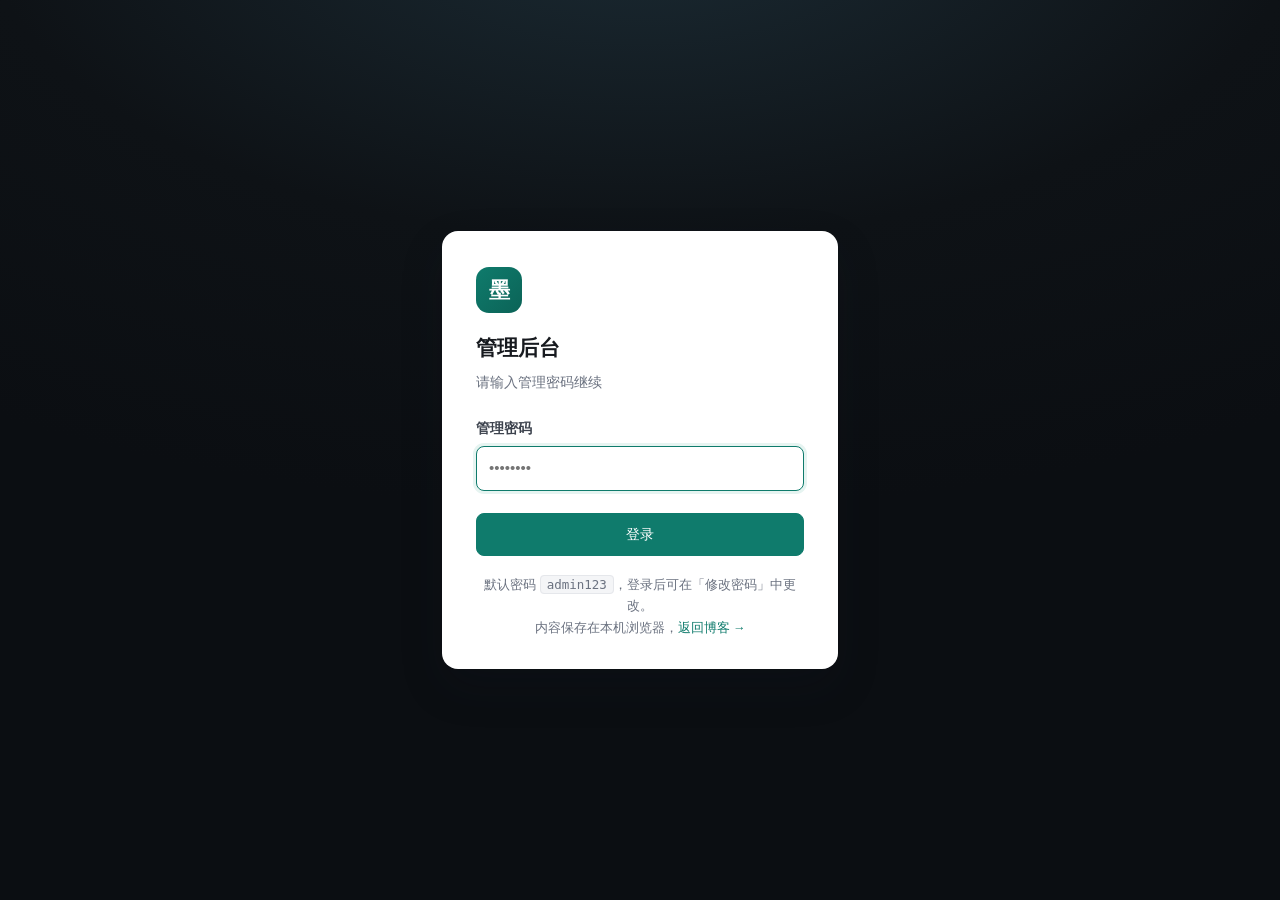
==== admin.html @ e839d619 "init" ====
<!DOCTYPE html>
<html lang="zh-CN">
<head>
<meta charset="utf-8">
<meta name="viewport" content="width=device-width, initial-scale=1, viewport-fit=cover">
<meta name="robots" content="noindex, nofollow">
<title>管理后台 · 墨迹</title>
<link rel="icon" href="data:image/svg+xml,<svg xmlns='http://www.w3.org/2000/svg' viewBox='0 0 32 32'><rect width='32' height='32' rx='8' fill='%230f7b6c'/><text x='16' y='23' font-size='19' text-anchor='middle' fill='white' font-family='serif'>墨</text></svg>">
<link rel="stylesheet" href="css/admin.css">
</head>
<body>

<!-- ========== 登录 ========== -->
<div class="login-wrap" id="loginView" hidden>
  <form class="login-card" id="loginForm" autocomplete="off">
    <div class="logo">墨</div>
    <h1>管理后台</h1>
    <p class="sub" id="loginSub">请输入管理密码继续</p>

    <div class="field">
      <label for="pwdInput">管理密码</label>
      <input type="password" id="pwdInput" placeholder="••••••••" autocomplete="current-password" required>
      <div class="tip" id="pwdTip"></div>
    </div>

    <button class="btn primary" type="submit">登录</button>

    <div class="login-hint">
      默认密码 <code>admin123</code>，登录后可在「修改密码」中更改。<br>
      内容保存在本机浏览器，<a href="index.html">返回博客 →</a>
    </div>
  </form>
</div>

<!-- ========== 后台 ========== -->
<div class="layout" id="appView" hidden>

  <aside class="sidebar" id="sidebar">
    <div class="brand">
      <span class="mark">墨</span>
      <span>墨迹<small>MANAGE CONSOLE</small></span>
    </div>

    <nav class="side-nav" id="sideNav">
      <div class="group">内容</div>
      <a href="#/dashboard" data-nav="dashboard"><span class="ico">▤</span>仪表盘</a>
      <a href="#/posts" data-nav="posts"><span class="ico">▦</span>文章管理<span class="badge" id="badgePosts">0</span></a>
      <a href="#/editor/new" data-nav="editor"><span class="ico">✎</span>写文章</a>
      <div class="group">组织</div>
      <a href="#/taxonomy" data-nav="taxonomy"><span class="ico">◈</span>分类与标签</a>
      <div class="group">系统</div>
      <a href="#/settings" data-nav="settings"><span class="ico">⚙</span>站点设置</a>
      <a href="#/backup" data-nav="backup"><span class="ico">⇅</span>数据备份</a>
      <a href="#/account" data-nav="account"><span class="ico">🔑</span>修改密码</a>
    </nav>

    <div class="side-foot">
      <a href="index.html" target="_blank" rel="noopener">↗ 查看博客站点</a>
      <button type="button" id="logoutBtn">⎋ 退出登录</button>
    </div>
  </aside>

  <div class="main">
    <header class="topbar">
      <button class="icon-btn mobile-bar" id="sideToggle"
              style="width:36px;height:36px;border:1px solid var(--border);border-radius:9px;background:var(--surface);cursor:pointer">≡</button>
      <h1 id="pageTitle">仪表盘</h1>
      <div class="spacer"></div>
      <span class="hint" id="topHint"></span>
      <a class="btn sm" href="index.html" target="_blank" rel="noopener">预览站点</a>
    </header>

    <div class="content" id="view"></div>
  </div>
</div>

<div class="toast-host" id="toastHost"></div>
<div id="modalHost"></div>

<script src="js/store.js"></script>
<script src="js/markdown.js"></script>
<script src="js/admin.js"></script>
</body>
</html>
---- css/admin.css ----
/* ============================================================
   墨迹博客 · 管理后台样式
   ============================================================ */

:root {
  --bg: #f4f5f7;
  --surface: #ffffff;
  --surface-2: #fafbfc;
  --sidebar: #14181f;
  --sidebar-hover: #1e242e;
  --sidebar-text: #9aa4b2;
  --sidebar-active: #ffffff;
  --text: #171a1f;
  --text-soft: #3d434e;
  --muted: #6b7280;
  --border: #e5e7eb;
  --border-soft: #eef0f3;
  --accent: #0f7b6c;
  --accent-hover: #0b6357;
  --accent-soft: #e6f4f1;
  --danger: #c0392b;
  --danger-soft: #fdecea;
  --warn: #b7791f;
  --warn-soft: #fdf6e3;
  --ok: #2f855a;
  --ok-soft: #e8f5ee;
  --shadow-sm: 0 1px 2px rgba(16, 24, 40, .06);
  --shadow: 0 4px 16px rgba(16, 24, 40, .08);
  --shadow-lg: 0 18px 44px rgba(16, 24, 40, .16);
  --radius: 12px;
  --radius-sm: 8px;
  --sidebar-w: 234px;
  --font-sans: -apple-system, BlinkMacSystemFont, "HarmonyOS Sans SC", "PingFang SC",
    "Hiragino Sans GB", "Microsoft YaHei", "Source Han Sans SC", "Segoe UI", Roboto, sans-serif;
  --font-mono: ui-monospace, SFMono-Regular, "SF Mono", Menlo, Consolas, monospace;
}

* { box-sizing: border-box; }

body {
  margin: 0;
  background: var(--bg);
  color: var(--text);
  font-family: var(--font-sans);
  font-size: 15px;
  line-height: 1.65;
  -webkit-font-smoothing: antialiased;
}

a { color: var(--accent); text-decoration: none; }
a:hover { color: var(--accent-hover); }
img { max-width: 100%; }
button, input, select, textarea { font: inherit; color: inherit; }
[hidden] { display: none !important; }

/* ---------------- 登录 ---------------- */

.login-wrap {
  min-height: 100vh;
  display: grid;
  place-items: center;
  padding: 24px;
  background: radial-gradient(1200px 600px at 50% -10%, #1b2b34 0%, #0e1216 55%, #0b0e12 100%);
}

.login-card {
  width: 100%;
  max-width: 396px;
  background: var(--surface);
  border-radius: 16px;
  padding: 36px 34px 30px;
  box-shadow: var(--shadow-lg);
}
.login-card .logo {
  width: 46px;
  height: 46px;
  border-radius: 13px;
  display: grid;
  place-items: center;
  background: linear-gradient(135deg, var(--accent), #0b6357);
  color: #fff;
  font-size: 21px;
  font-weight: 700;
  margin-bottom: 18px;
}
.login-card h1 { font-size: 21px; margin: 0 0 6px; }
.login-card .sub { color: var(--muted); font-size: 13.5px; margin: 0 0 24px; }
.login-card .field { margin-bottom: 16px; }
.login-card button[type="submit"] { width: 100%; margin-top: 6px; }
.login-hint {
  margin-top: 18px;
  font-size: 12.5px;
  color: var(--muted);
  text-align: center;
  line-height: 1.7;
}
.login-hint code {
  font-family: var(--font-mono);
  background: var(--bg);
  padding: 1px 6px;
  border-radius: 4px;
  border: 1px solid var(--border);
}

/* ---------------- 骨架 ---------------- */

.layout { display: flex; min-height: 100vh; }

.sidebar {
  width: var(--sidebar-w);
  flex: 0 0 var(--sidebar-w);
  background: var(--sidebar);
  color: var(--sidebar-text);
  display: flex;
  flex-direction: column;
  position: sticky;
  top: 0;
  height: 100vh;
  overflow-y: auto;
}

.sidebar .brand {
  display: flex;
  align-items: center;
  gap: 11px;
  padding: 20px 20px 18px;
  color: #fff;
  font-weight: 700;
  font-size: 16px;
  border-bottom: 1px solid rgba(255, 255, 255, .07);
}
.sidebar .brand .mark {
  width: 30px; height: 30px;
  border-radius: 9px;
  display: grid; place-items: center;
  background: linear-gradient(135deg, var(--accent), #0b6357);
  font-size: 15px;
  flex: none;
}
.sidebar .brand small { display: block; font-size: 11px; font-weight: 400; opacity: .55; letter-spacing: .4px; }

.side-nav { padding: 12px 12px; flex: 1; }
.side-nav .group {
  font-size: 11px;
  letter-spacing: 1.2px;
  text-transform: uppercase;
  opacity: .38;
  padding: 14px 10px 7px;
}
.side-nav a {
  display: flex;
  align-items: center;
  gap: 11px;
  padding: 9px 12px;
  border-radius: 9px;
  color: var(--sidebar-text);
  font-size: 14.5px;
  margin-bottom: 2px;
  transition: .16s;
}
.side-nav a .ico { width: 18px; text-align: center; opacity: .85; font-size: 15px; }
.side-nav a:hover { background: var(--sidebar-hover); color: #e8ecf2; }
.side-nav a.active { background: var(--accent); color: #fff; font-weight: 600; }
.side-nav a .badge {
  margin-left: auto;
  background: rgba(255, 255, 255, .14);
  font-size: 11.5px;
  padding: 1px 7px;
  border-radius: 999px;
}
.side-nav a.active .badge { background: rgba(255, 255, 255, .26); }

.side-foot { padding: 14px 16px 20px; border-top: 1px solid rgba(255, 255, 255, .07); }
.side-foot a, .side-foot button {
  display: block;
  width: 100%;
  text-align: left;
  background: none;
  border: 0;
  color: var(--sidebar-text);
  padding: 7px 6px;
  border-radius: 7px;
  cursor: pointer;
  font-size: 13.5px;
}
.side-foot a:hover, .side-foot button:hover { color: #fff; background: var(--sidebar-hover); }

.main { flex: 1; min-width: 0; display: flex; flex-direction: column; }

.topbar {
  height: 60px;
  background: var(--surface);
  border-bottom: 1px solid var(--border);
  display: flex;
  align-items: center;
  gap: 14px;
  padding: 0 24px;
  position: sticky;
  top: 0;
  z-index: 30;
}
.topbar h1 { font-size: 17px; margin: 0; font-weight: 600; }
.topbar .spacer { margin-left: auto; }
.topbar .hint { color: var(--muted); font-size: 13px; }

.content { padding: 24px; flex: 1; }
.content.narrow { max-width: 780px; }

/* ---------------- 组件 ---------------- */

.card {
  background: var(--surface);
  border: 1px solid var(--border);
  border-radius: var(--radius);
  padding: 22px 24px;
  margin-bottom: 20px;
}
.card > h2 {
  font-size: 15.5px;
  margin: 0 0 4px;
  font-weight: 600;
}
.card > .desc { color: var(--muted); font-size: 13px; margin: 0 0 18px; }
.card.flush { padding: 0; overflow: hidden; }
.card.flush > .head { padding: 18px 20px 14px; border-bottom: 1px solid var(--border-soft); }
.card.flush > .head h2 { margin: 0; font-size: 15.5px; }

.stat-grid {
  display: grid;
  grid-template-columns: repeat(auto-fill, minmax(174px, 1fr));
  gap: 16px;
  margin-bottom: 22px;
}
.stat {
  background: var(--surface);
  border: 1px solid var(--border);
  border-radius: var(--radius);
  padding: 18px 20px;
}
.stat .label { color: var(--muted); font-size: 12.5px; letter-spacing: .3px; }
.stat .value { font-size: 28px; font-weight: 700; margin-top: 4px; line-height: 1.2; }
.stat .value small { font-size: 13px; font-weight: 500; color: var(--muted); margin-left: 4px; }
.stat.accent .value { color: var(--accent); }

/* 表单 */

.field { margin-bottom: 16px; }
.field > label {
  display: block;
  font-size: 13.5px;
  font-weight: 600;
  margin-bottom: 6px;
  color: var(--text-soft);
}
.field .tip { font-size: 12.5px; color: var(--muted); margin-top: 5px; }

input[type="text"], input[type="password"], input[type="number"],
input[type="search"], input[type="url"], select, textarea {
  width: 100%;
  padding: 9px 12px;
  border: 1px solid var(--border);
  background: var(--surface);
  border-radius: var(--radius-sm);
  outline: none;
  transition: border-color .16s, box-shadow .16s;
}
input:focus, select:focus, textarea:focus {
  border-color: var(--accent);
  box-shadow: 0 0 0 3px var(--accent-soft);
}
textarea { resize: vertical; min-height: 90px; line-height: 1.7; }

.row { display: flex; gap: 16px; flex-wrap: wrap; }
.row > .field { flex: 1 1 220px; margin-bottom: 16px; }

.btn {
  display: inline-flex;
  align-items: center;
  justify-content: center;
  gap: 7px;
  padding: 9px 17px;
  border-radius: var(--radius-sm);
  border: 1px solid var(--border);
  background: var(--surface);
  color: var(--text);
  cursor: pointer;
  font-size: 14px;
  font-weight: 500;
  transition: .16s;
  white-space: nowrap;
}
.btn:hover { border-color: var(--accent); color: var(--accent); }
.btn.primary {
  background: var(--accent);
  border-color: var(--accent);
  color: #fff;
}
.btn.primary:hover { background: var(--accent-hover); border-color: var(--accent-hover); color: #fff; }
.btn.danger { color: var(--danger); border-color: #f0c8c2; }
.btn.danger:hover { background: var(--danger); border-color: var(--danger); color: #fff; }
.btn.ghost { background: transparent; border-color: transparent; color: var(--muted); }
.btn.ghost:hover { background: var(--bg); color: var(--text); border-color: transparent; }
.btn.sm { padding: 5px 11px; font-size: 13px; border-radius: 7px; }
.btn:disabled { opacity: .5; cursor: not-allowed; }

.btn-row { display: flex; gap: 10px; flex-wrap: wrap; align-items: center; }
.btn-row .spacer { margin-left: auto; }

/* 表格 */

.table-wrap { overflow-x: auto; }
table.data { width: 100%; border-collapse: collapse; font-size: 14px; }
table.data th, table.data td {
  padding: 12px 16px;
  text-align: left;
  border-bottom: 1px solid var(--border-soft);
  vertical-align: middle;
}
table.data th {
  background: var(--surface-2);
  font-size: 12.5px;
  font-weight: 600;
  color: var(--muted);
  letter-spacing: .4px;
  white-space: nowrap;
}
table.data tbody tr:hover { background: var(--surface-2); }
table.data tbody tr:last-child td { border-bottom: 0; }
table.data td.actions { text-align: right; white-space: nowrap; }
table.data td.title-cell { min-width: 220px; }
table.data td.title-cell b { font-weight: 600; }
table.data td.title-cell .slug {
  font-family: var(--font-mono);
  font-size: 11.5px;
  color: var(--muted);
  margin-top: 2px;
}

.pill {
  display: inline-block;
  padding: 2px 9px;
  border-radius: 999px;
  font-size: 12px;
  font-weight: 600;
  white-space: nowrap;
}
.pill.ok { background: var(--ok-soft); color: var(--ok); }
.pill.draft { background: var(--warn-soft); color: var(--warn); }
.pill.gray { background: var(--bg); color: var(--muted); font-weight: 500; }
.pill.tag { background: var(--accent-soft); color: var(--accent); }

.toolbar {
  display: flex;
  gap: 10px;
  flex-wrap: wrap;
  align-items: center;
  padding: 16px 20px;
  border-bottom: 1px solid var(--border-soft);
  background: var(--surface);
}
.toolbar input[type="search"] { max-width: 240px; }
.toolbar select { max-width: 160px; }

.empty-row { padding: 46px 20px; text-align: center; color: var(--muted); }

/* 编辑器 */

.editor-head {
  display: flex;
  gap: 14px;
  align-items: center;
  flex-wrap: wrap;
  margin-bottom: 20px;
}
.editor-head input[type="text"].title-input {
  flex: 1 1 320px;
  font-size: 19px;
  font-weight: 700;
  padding: 10px 14px;
  border-color: transparent;
  background: var(--surface);
}
.editor-head input.title-input:focus { border-color: var(--accent); }

.editor-split {
  display: grid;
  grid-template-columns: 1fr 1fr;
  gap: 0;
  border: 1px solid var(--border);
  border-radius: var(--radius);
  overflow: hidden;
  background: var(--surface);
  min-height: 460px;
}
.editor-pane { display: flex; flex-direction: column; min-width: 0; }
.editor-pane + .editor-pane { border-left: 1px solid var(--border); }
.pane-head {
  padding: 9px 16px;
  font-size: 12px;
  letter-spacing: .6px;
  color: var(--muted);
  background: var(--surface-2);
  border-bottom: 1px solid var(--border-soft);
  display: flex;
  align-items: center;
  gap: 10px;
}
.pane-head .spacer { margin-left: auto; }
#mdInput {
  flex: 1;
  border: 0;
  border-radius: 0;
  padding: 18px 20px;
  font-family: var(--font-mono);
  font-size: 14px;
  line-height: 1.8;
  resize: none;
  min-height: 420px;
  outline: none;
}
#mdInput:focus { box-shadow: none; }
#mdPreview {
  flex: 1;
  padding: 18px 22px;
  overflow-y: auto;
  max-height: 640px;
}

/* 预览区复用的正文排版 */
.prose { font-size: 15.5px; line-height: 1.8; color: var(--text-soft); overflow-wrap: break-word; }
.prose > *:first-child { margin-top: 0; }
.prose h1, .prose h2, .prose h3, .prose h4 {
  color: var(--text); line-height: 1.4; margin: 1.6em 0 .6em;
}
.prose h1 { font-size: 23px; }
.prose h2 { font-size: 20px; padding-bottom: .3em; border-bottom: 1px solid var(--border); }
.prose h3 { font-size: 17px; }
.prose p { margin: 0 0 1em; }
.prose ul, .prose ol { margin: 0 0 1em; padding-left: 1.5em; }
.prose li { margin: .3em 0; }
.prose li.task { list-style: none; margin-left: -1.3em; }
.prose li.task.done { color: var(--muted); text-decoration: line-through; }
.prose blockquote {
  margin: 0 0 1em; padding: 10px 18px;
  border-left: 3px solid var(--accent);
  background: var(--accent-soft);
  border-radius: 0 var(--radius-sm) var(--radius-sm) 0;
}
.prose blockquote p:last-child { margin-bottom: 0; }
.prose hr { border: 0; border-top: 1px solid var(--border); margin: 1.8em 0; }
.prose code {
  font-family: var(--font-mono); font-size: .875em;
  background: var(--bg); border: 1px solid var(--border-soft);
  padding: .1em .4em; border-radius: 4px; color: var(--accent);
}
.prose img { border-radius: var(--radius-sm); }
.prose .code-block {
  position: relative; margin: 0 0 1.1em; border-radius: var(--radius-sm);
  overflow: hidden; border: 1px solid var(--border); background: #1b1f27;
}
.prose .code-block .code-lang {
  position: absolute; top: 0; right: 0; padding: 3px 10px;
  font-size: 11px; text-transform: uppercase; color: #8b95a5;
  background: rgba(255, 255, 255, .05); border-bottom-left-radius: 8px;
  font-family: var(--font-mono);
}
.prose .code-block pre { margin: 0; padding: 16px 18px; overflow-x: auto; }
.prose .code-block code {
  font-family: var(--font-mono); font-size: 13px; line-height: 1.7;
  color: #dfe6f0; background: none; border: 0; padding: 0; white-space: pre;
}
.prose .table-wrap { overflow-x: auto; margin: 0 0 1.1em; border: 1px solid var(--border); border-radius: var(--radius-sm); }
.prose table { width: 100%; border-collapse: collapse; font-size: 14px; }
.prose th, .prose td { padding: 9px 13px; border-bottom: 1px solid var(--border-soft); text-align: left; }
.prose th { background: var(--bg); font-weight: 600; color: var(--text); }
.prose .ta-center { text-align: center; }
.prose .ta-right { text-align: right; }

/* 提示条 */

.notice {
  padding: 11px 15px;
  border-radius: var(--radius-sm);
  font-size: 13.5px;
  margin-bottom: 18px;
  background: var(--warn-soft);
  border: 1px solid #f0e0b6;
  color: #7c5c17;
}
.notice.err { background: var(--danger-soft); border-color: #f3c6c0; color: #96352a; }
.notice.ok { background: var(--ok-soft); border-color: #c3e3d0; color: #276749; }
.notice code { font-family: var(--font-mono); }

/* 分类 / 标签列表项 */

.chip-list { display: flex; flex-wrap: wrap; gap: 8px; }
.chip-item {
  display: inline-flex;
  align-items: center;
  gap: 8px;
  padding: 6px 8px 6px 13px;
  border: 1px solid var(--border);
  border-radius: 999px;
  background: var(--surface);
  font-size: 13.5px;
}
.chip-item .n { color: var(--muted); font-size: 12px; }
.chip-item button {
  border: 0; background: none; cursor: pointer;
  color: var(--muted); font-size: 14px; line-height: 1;
  padding: 2px 5px; border-radius: 50%;
}
.chip-item button:hover { color: var(--danger); background: var(--danger-soft); }
.chip-item button.edit:hover { color: var(--accent); background: var(--accent-soft); }

.inline-add { display: flex; gap: 8px; margin-bottom: 16px; }
.inline-add input { max-width: 260px; }

/* 模态 */

.modal-mask {
  position: fixed;
  inset: 0;
  background: rgba(12, 16, 22, .5);
  display: grid;
  place-items: center;
  z-index: 200;
  padding: 20px;
  animation: fade .16s ease;
}
@keyframes fade { from { opacity: 0; } to { opacity: 1; } }
.modal {
  width: 100%;
  max-width: 420px;
  background: var(--surface);
  border-radius: 14px;
  padding: 26px 26px 20px;
  box-shadow: var(--shadow-lg);
  animation: pop .18s ease;
}
@keyframes pop { from { transform: scale(.96); opacity: 0; } to { transform: scale(1); opacity: 1; } }
.modal h3 { margin: 0 0 8px; font-size: 17px; }
.modal p { margin: 0 0 20px; color: var(--muted); font-size: 14px; }
.modal input { margin-bottom: 18px; }
.modal .btn-row { justify-content: flex-end; }

/* Toast */

.toast-host {
  position: fixed;
  right: 24px;
  bottom: 24px;
  z-index: 300;
  display: flex;
  flex-direction: column;
  gap: 10px;
  align-items: flex-end;
}
.toast {
  background: var(--text);
  color: #fff;
  padding: 11px 18px;
  border-radius: 10px;
  font-size: 14px;
  box-shadow: var(--shadow-lg);
  animation: slideIn .2s ease;
  max-width: 340px;
}
.toast.ok { background: #1f7a52; }
.toast.err { background: #b03a2e; }
@keyframes slideIn {
  from { opacity: 0; transform: translateX(16px); }
  to { opacity: 1; transform: translateX(0); }
}

.mono {
  font-family: var(--font-mono);
  font-size: 12.5px;
  background: var(--bg);
  border: 1px solid var(--border);
  border-radius: var(--radius-sm);
  padding: 14px 16px;
  max-height: 260px;
  overflow: auto;
  white-space: pre-wrap;
  word-break: break-all;
  color: var(--text-soft);
}

.hr { border: 0; border-top: 1px solid var(--border); margin: 22px 0; }

.mobile-bar { display: none; }

/* ---------------- 响应式 ---------------- */

@media (max-width: 1080px) {
  .editor-split { grid-template-columns: 1fr; }
  .editor-pane + .editor-pane { border-left: 0; border-top: 1px solid var(--border); }
}

@media (max-width: 780px) {
  .sidebar {
    position: fixed;
    left: 0; top: 0; bottom: 0;
    z-index: 100;
    transform: translateX(-100%);
    transition: transform .22s ease;
    box-shadow: var(--shadow-lg);
  }
  .sidebar.open { transform: translateX(0); }
  .content { padding: 16px; }
  .topbar { padding: 0 16px; }
  .mobile-bar { display: grid; }
  .stat-grid { grid-template-columns: repeat(auto-fill, minmax(140px, 1fr)); gap: 12px; }
  .stat { padding: 14px 16px; }
  .stat .value { font-size: 23px; }
}

@media (max-width: 520px) {
  .card { padding: 18px 16px; }
  table.data th, table.data td { padding: 10px 12px; }
  .toolbar { padding: 12px 14px; }
  .toolbar input[type="search"], .toolbar select { max-width: none; flex: 1 1 140px; }
}
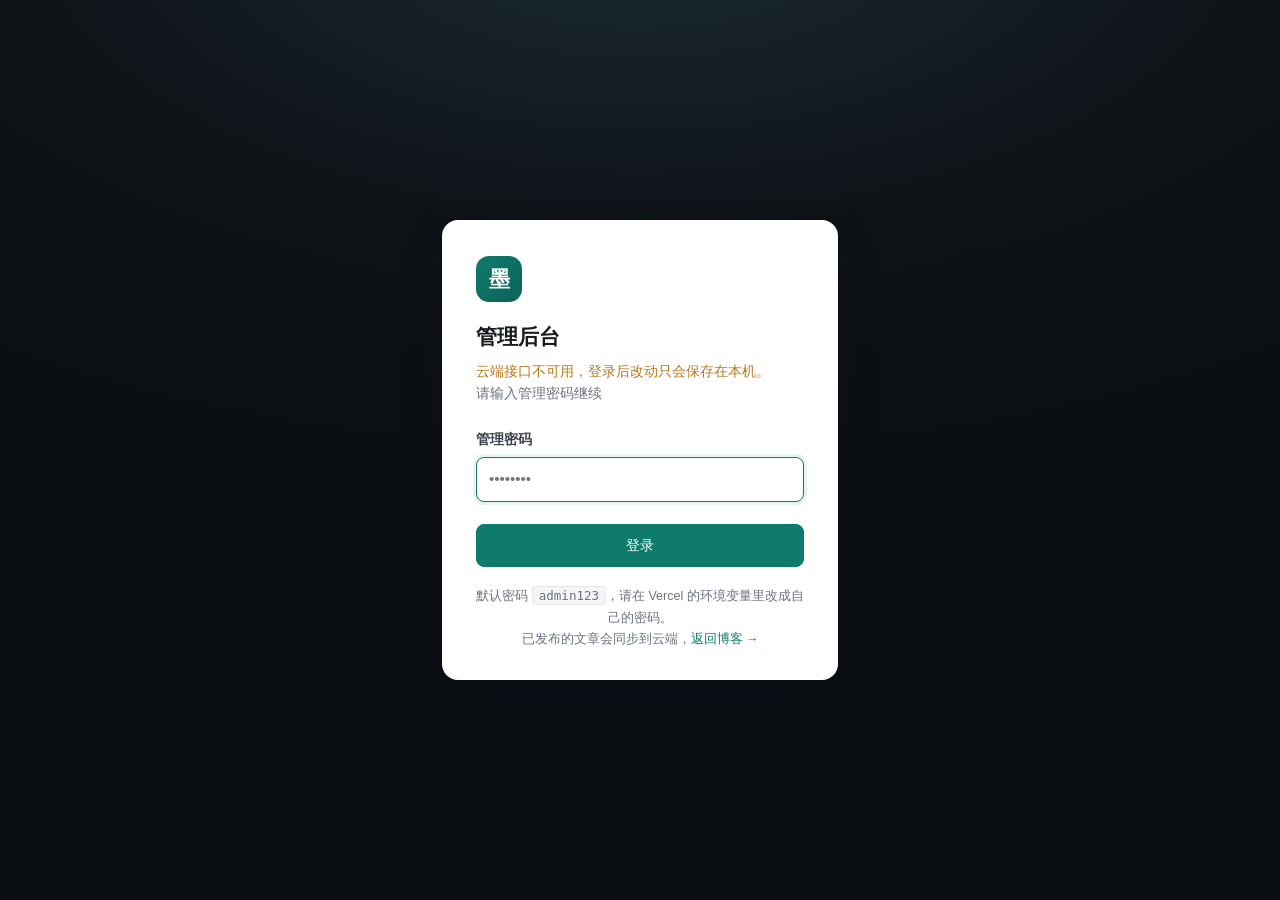
==== commit 0c5b9657: "博客内容持久化" ====
--- a/admin.html
+++ b/admin.html
@@ -26,8 +26,8 @@
     <button class="btn primary" type="submit">登录</button>
 
     <div class="login-hint">
-      默认密码 <code>admin123</code>，登录后可在「修改密码」中更改。<br>
-      内容保存在本机浏览器，<a href="index.html">返回博客 →</a>
+      默认密码 <code>admin123</code>，请在 Vercel 的环境变量里改成自己的密码。<br>
+      已发布的文章会同步到云端，<a href="index.html">返回博客 →</a>
     </div>
   </form>
 </div>
@@ -51,7 +51,7 @@
       <div class="group">系统</div>
       <a href="#/settings" data-nav="settings"><span class="ico">⚙</span>站点设置</a>
       <a href="#/backup" data-nav="backup"><span class="ico">⇅</span>数据备份</a>
-      <a href="#/account" data-nav="account"><span class="ico">🔑</span>修改密码</a>
+      <a href="#/account" data-nav="account"><span class="ico">🔑</span>密码与同步</a>
     </nav>
 
     <div class="side-foot">
